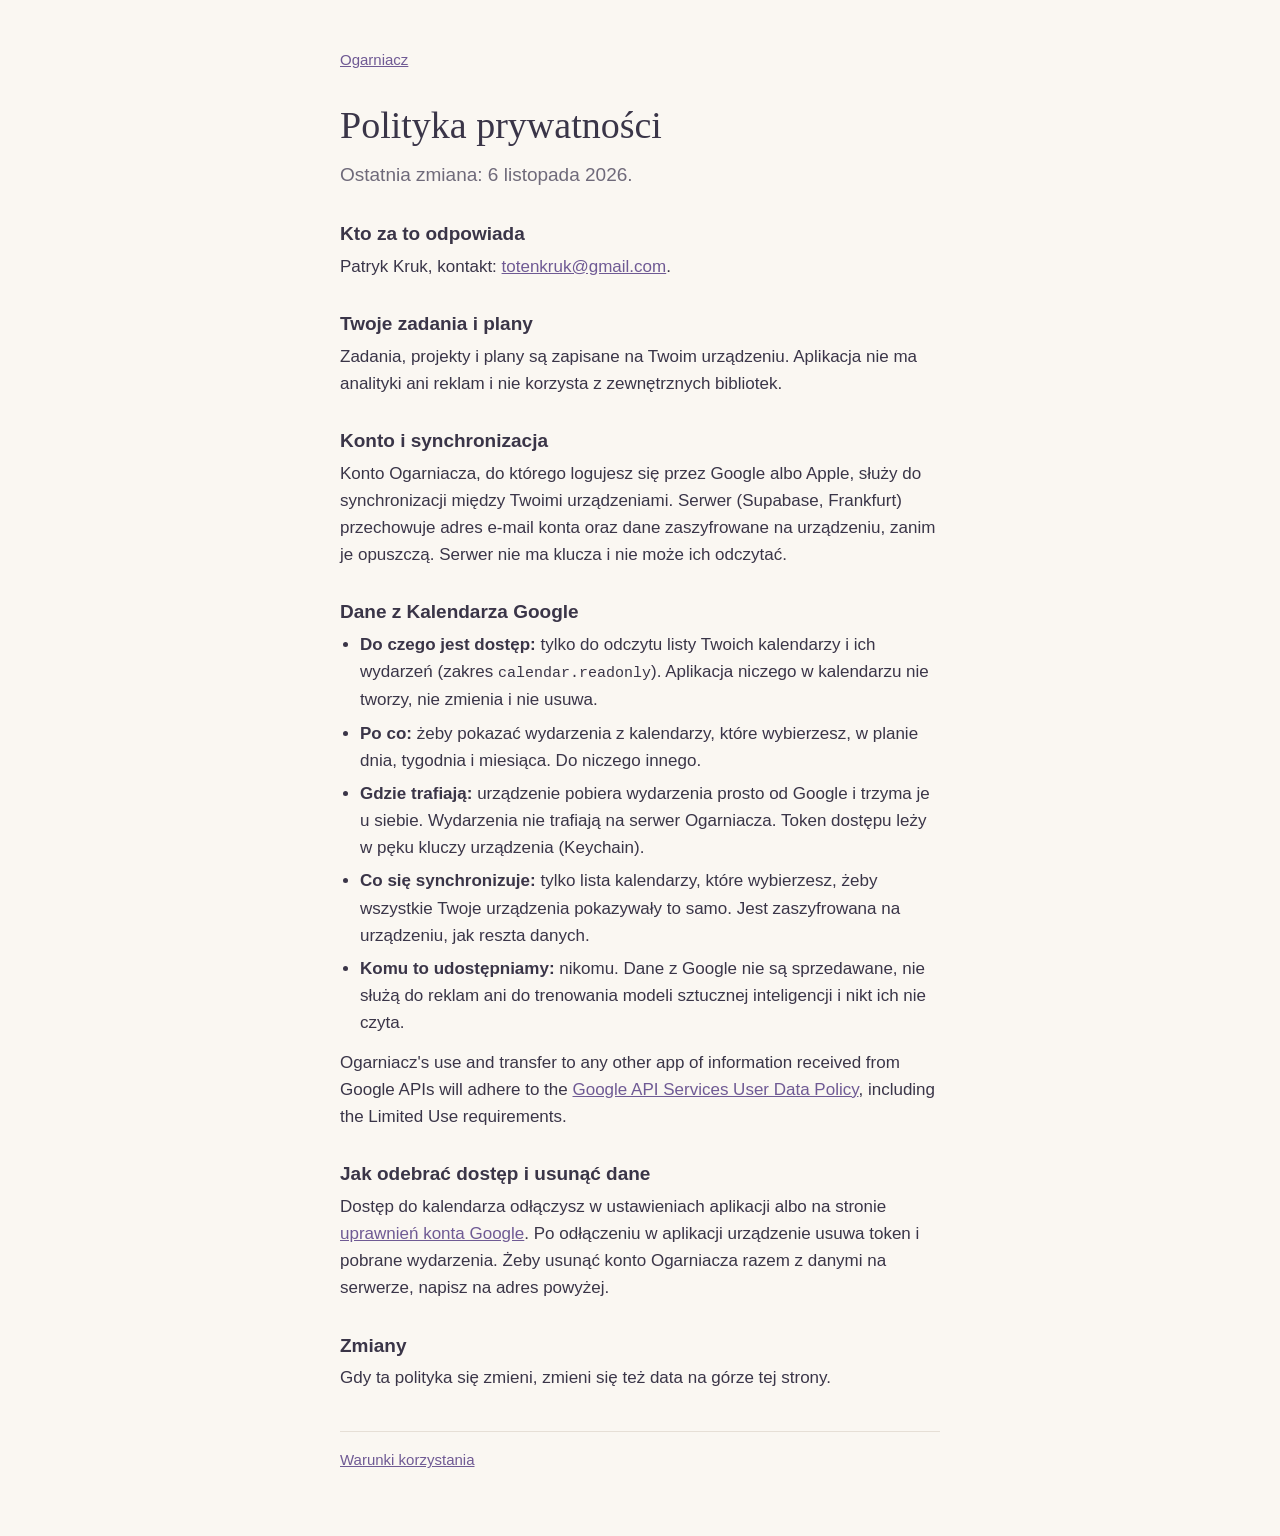
==== prywatnosc.html @ 7d51a9c0 "Ogarniacz: home page, privacy policy and terms The public pages Google's consent screen links to. Th" ====
<!doctype html>
<html lang="pl">
<head>
<meta charset="utf-8">
<meta name="viewport" content="width=device-width, initial-scale=1">
<title>Polityka prywatności: Ogarniacz</title>
<link rel="stylesheet" href="style.css">
</head>
<body>
<main>
<nav><a href="index.html">Ogarniacz</a></nav>
<h1>Polityka prywatności</h1>
<p class="lead">Ostatnia zmiana: 6 listopada 2026.</p>

<h2>Kto za to odpowiada</h2>
<p>Patryk Kruk, kontakt: <a href="mailto:totenkruk@gmail.com">totenkruk@gmail.com</a>.</p>

<h2>Twoje zadania i plany</h2>
<p>Zadania, projekty i plany są zapisane na Twoim urządzeniu. Aplikacja nie ma analityki ani reklam i nie korzysta z zewnętrznych bibliotek.</p>

<h2>Konto i synchronizacja</h2>
<p>Konto Ogarniacza, do którego logujesz się przez Google albo Apple, służy do synchronizacji między Twoimi urządzeniami. Serwer (Supabase, Frankfurt) przechowuje adres e-mail konta oraz dane zaszyfrowane na urządzeniu, zanim je opuszczą. Serwer nie ma klucza i nie może ich odczytać.</p>

<h2>Dane z Kalendarza Google</h2>
<ul>
<li><strong>Do czego jest dostęp:</strong> tylko do odczytu listy Twoich kalendarzy i ich wydarzeń (zakres <code>calendar.readonly</code>). Aplikacja niczego w kalendarzu nie tworzy, nie zmienia i nie usuwa.</li>
<li><strong>Po co:</strong> żeby pokazać wydarzenia z kalendarzy, które wybierzesz, w planie dnia, tygodnia i miesiąca. Do niczego innego.</li>
<li><strong>Gdzie trafiają:</strong> urządzenie pobiera wydarzenia prosto od Google i trzyma je u siebie. Wydarzenia nie trafiają na serwer Ogarniacza. Token dostępu leży w pęku kluczy urządzenia (Keychain).</li>
<li><strong>Co się synchronizuje:</strong> tylko lista kalendarzy, które wybierzesz, żeby wszystkie Twoje urządzenia pokazywały to samo. Jest zaszyfrowana na urządzeniu, jak reszta danych.</li>
<li><strong>Komu to udostępniamy:</strong> nikomu. Dane z Google nie są sprzedawane, nie służą do reklam ani do trenowania modeli sztucznej inteligencji i nikt ich nie czyta.</li>
</ul>
<p lang="en">Ogarniacz's use and transfer to any other app of information received from Google APIs will adhere to the <a href="https://developers.google.com/terms/api-services-user-data-policy">Google API Services User Data Policy</a>, including the Limited Use requirements.</p>

<h2>Jak odebrać dostęp i usunąć dane</h2>
<p>Dostęp do kalendarza odłączysz w ustawieniach aplikacji albo na stronie <a href="https://myaccount.google.com/permissions">uprawnień konta Google</a>. Po odłączeniu w aplikacji urządzenie usuwa token i pobrane wydarzenia. Żeby usunąć konto Ogarniacza razem z danymi na serwerze, napisz na adres powyżej.</p>

<h2>Zmiany</h2>
<p>Gdy ta polityka się zmieni, zmieni się też data na górze tej strony.</p>
<footer><a href="warunki.html">Warunki korzystania</a></footer>
</main>
</body>
</html>
---- style.css ----
:root { color-scheme: light dark; --bg: #faf7f2; --ink: #3a3548; --soft: #6f6a7a; --line: #e6dfd6; --accent: #6f5a94; }
@media (prefers-color-scheme: dark) { :root { --bg: #1f1d26; --ink: #ece8f2; --soft: #a9a3b5; --line: #3a3646; --accent: #bda8e0; } }
* { box-sizing: border-box; }
body { margin: 0; background: var(--bg); color: var(--ink); font: 17px/1.6 -apple-system, BlinkMacSystemFont, "Segoe UI", Roboto, sans-serif; }
main { max-width: 640px; margin: 0 auto; padding: 48px 20px 64px; }
h1 { font: 400 38px/1.15 Georgia, "Times New Roman", serif; margin: 0 0 12px; }
h2 { font-size: 19px; line-height: 1.3; margin: 32px 0 6px; }
p, ul { margin: 0 0 12px; }
ul { padding-left: 20px; }
li { margin-bottom: 6px; }
a { color: var(--accent); }
.lead { font-size: 19px; color: var(--soft); }
nav, footer { color: var(--soft); font-size: 15px; }
nav { margin-bottom: 32px; }
footer { margin-top: 40px; padding-top: 16px; border-top: 1px solid var(--line); }
code { font-size: 15px; }
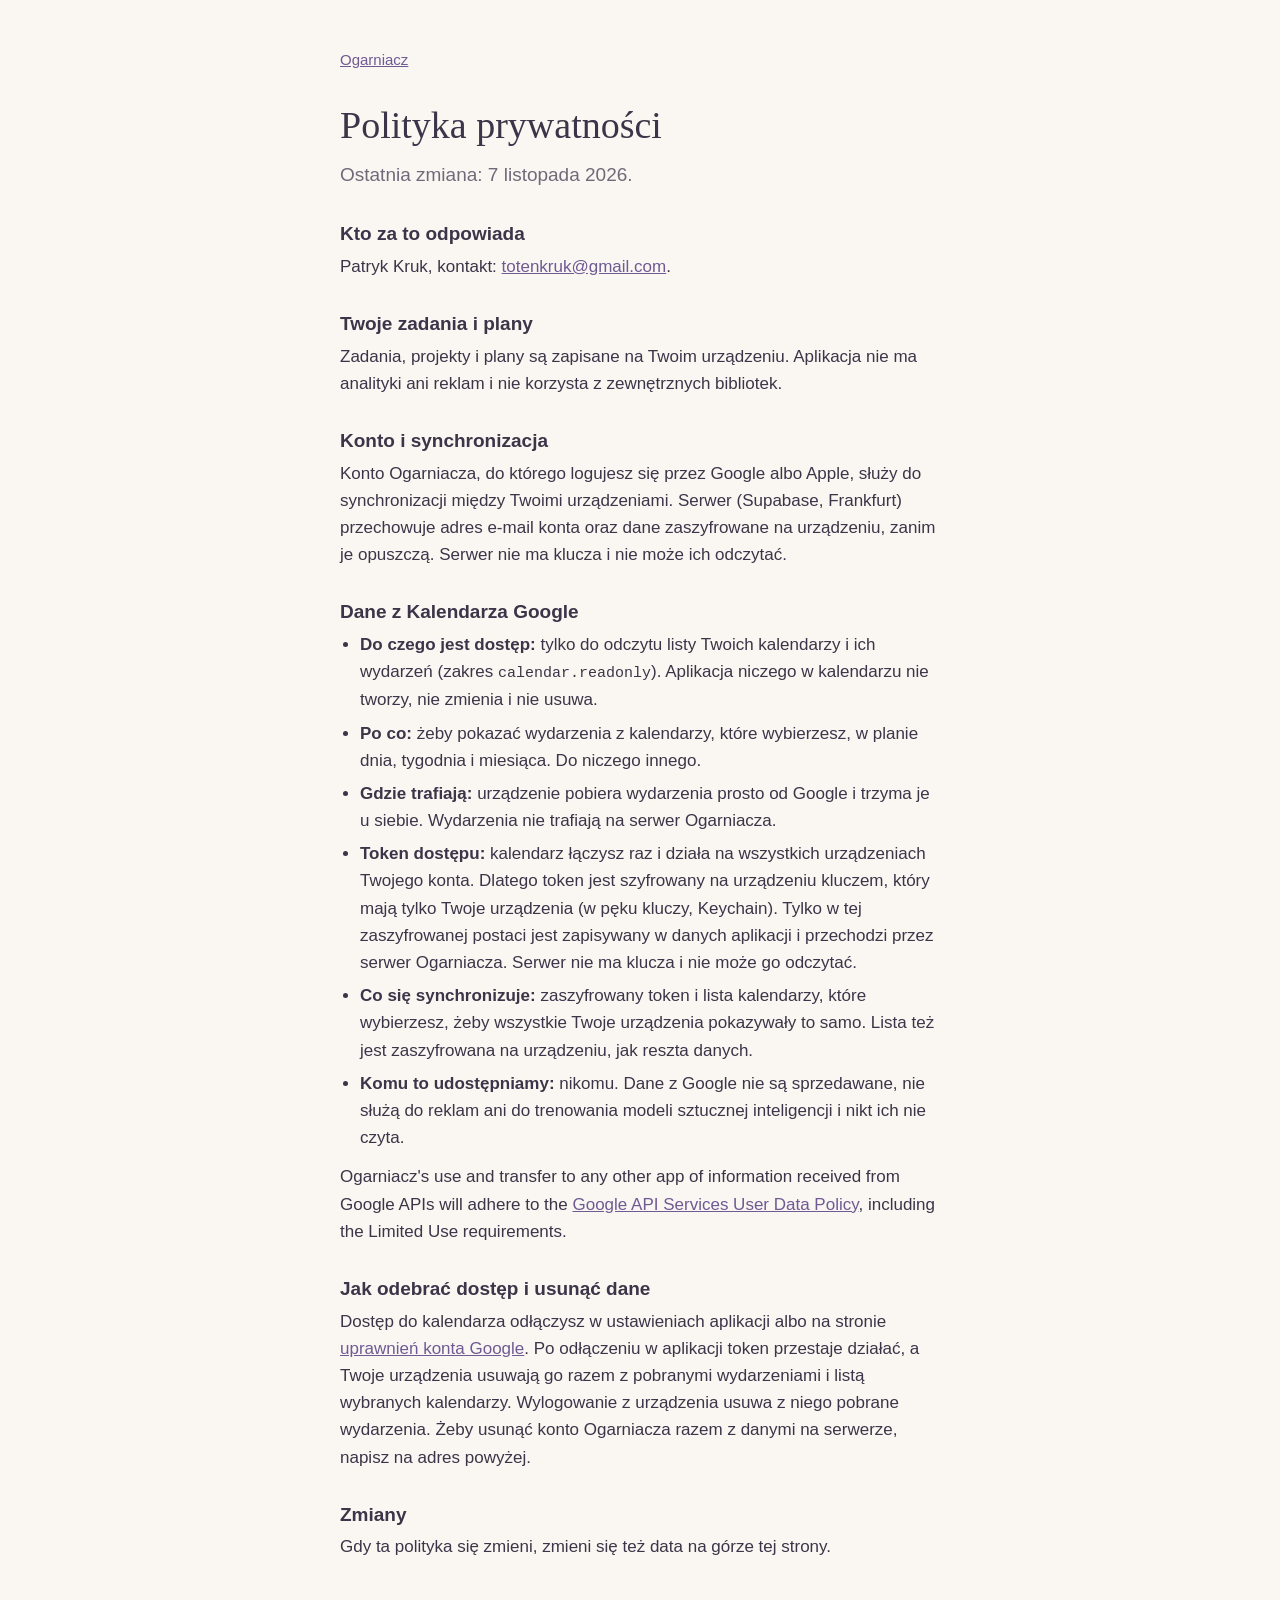
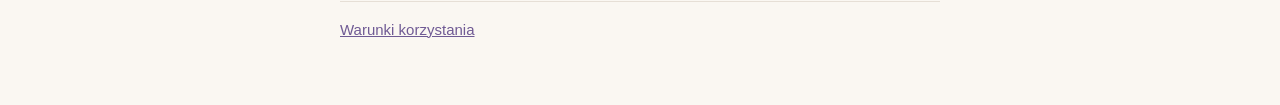
==== commit bc4aa2d1: "Privacy policy: the Google token follows the account, sealed One connection for the whole account: t" ====
--- a/prywatnosc.html
+++ b/prywatnosc.html
@@ -10,7 +10,7 @@
 <main>
 <nav><a href="index.html">Ogarniacz</a></nav>
 <h1>Polityka prywatności</h1>
-<p class="lead">Ostatnia zmiana: 6 listopada 2026.</p>
+<p class="lead">Ostatnia zmiana: 7 listopada 2026.</p>
 
 <h2>Kto za to odpowiada</h2>
 <p>Patryk Kruk, kontakt: <a href="mailto:totenkruk@gmail.com">totenkruk@gmail.com</a>.</p>
@@ -25,14 +25,15 @@
 <ul>
 <li><strong>Do czego jest dostęp:</strong> tylko do odczytu listy Twoich kalendarzy i ich wydarzeń (zakres <code>calendar.readonly</code>). Aplikacja niczego w kalendarzu nie tworzy, nie zmienia i nie usuwa.</li>
 <li><strong>Po co:</strong> żeby pokazać wydarzenia z kalendarzy, które wybierzesz, w planie dnia, tygodnia i miesiąca. Do niczego innego.</li>
-<li><strong>Gdzie trafiają:</strong> urządzenie pobiera wydarzenia prosto od Google i trzyma je u siebie. Wydarzenia nie trafiają na serwer Ogarniacza. Token dostępu leży w pęku kluczy urządzenia (Keychain).</li>
-<li><strong>Co się synchronizuje:</strong> tylko lista kalendarzy, które wybierzesz, żeby wszystkie Twoje urządzenia pokazywały to samo. Jest zaszyfrowana na urządzeniu, jak reszta danych.</li>
+<li><strong>Gdzie trafiają:</strong> urządzenie pobiera wydarzenia prosto od Google i trzyma je u siebie. Wydarzenia nie trafiają na serwer Ogarniacza.</li>
+<li><strong>Token dostępu:</strong> kalendarz łączysz raz i działa na wszystkich urządzeniach Twojego konta. Dlatego token jest szyfrowany na urządzeniu kluczem, który mają tylko Twoje urządzenia (w pęku kluczy, Keychain). Tylko w tej zaszyfrowanej postaci jest zapisywany w danych aplikacji i przechodzi przez serwer Ogarniacza. Serwer nie ma klucza i nie może go odczytać.</li>
+<li><strong>Co się synchronizuje:</strong> zaszyfrowany token i lista kalendarzy, które wybierzesz, żeby wszystkie Twoje urządzenia pokazywały to samo. Lista też jest zaszyfrowana na urządzeniu, jak reszta danych.</li>
 <li><strong>Komu to udostępniamy:</strong> nikomu. Dane z Google nie są sprzedawane, nie służą do reklam ani do trenowania modeli sztucznej inteligencji i nikt ich nie czyta.</li>
 </ul>
 <p lang="en">Ogarniacz's use and transfer to any other app of information received from Google APIs will adhere to the <a href="https://developers.google.com/terms/api-services-user-data-policy">Google API Services User Data Policy</a>, including the Limited Use requirements.</p>
 
 <h2>Jak odebrać dostęp i usunąć dane</h2>
-<p>Dostęp do kalendarza odłączysz w ustawieniach aplikacji albo na stronie <a href="https://myaccount.google.com/permissions">uprawnień konta Google</a>. Po odłączeniu w aplikacji urządzenie usuwa token i pobrane wydarzenia. Żeby usunąć konto Ogarniacza razem z danymi na serwerze, napisz na adres powyżej.</p>
+<p>Dostęp do kalendarza odłączysz w ustawieniach aplikacji albo na stronie <a href="https://myaccount.google.com/permissions">uprawnień konta Google</a>. Po odłączeniu w aplikacji token przestaje działać, a Twoje urządzenia usuwają go razem z pobranymi wydarzeniami i listą wybranych kalendarzy. Wylogowanie z urządzenia usuwa z niego pobrane wydarzenia. Żeby usunąć konto Ogarniacza razem z danymi na serwerze, napisz na adres powyżej.</p>
 
 <h2>Zmiany</h2>
 <p>Gdy ta polityka się zmieni, zmieni się też data na górze tej strony.</p>
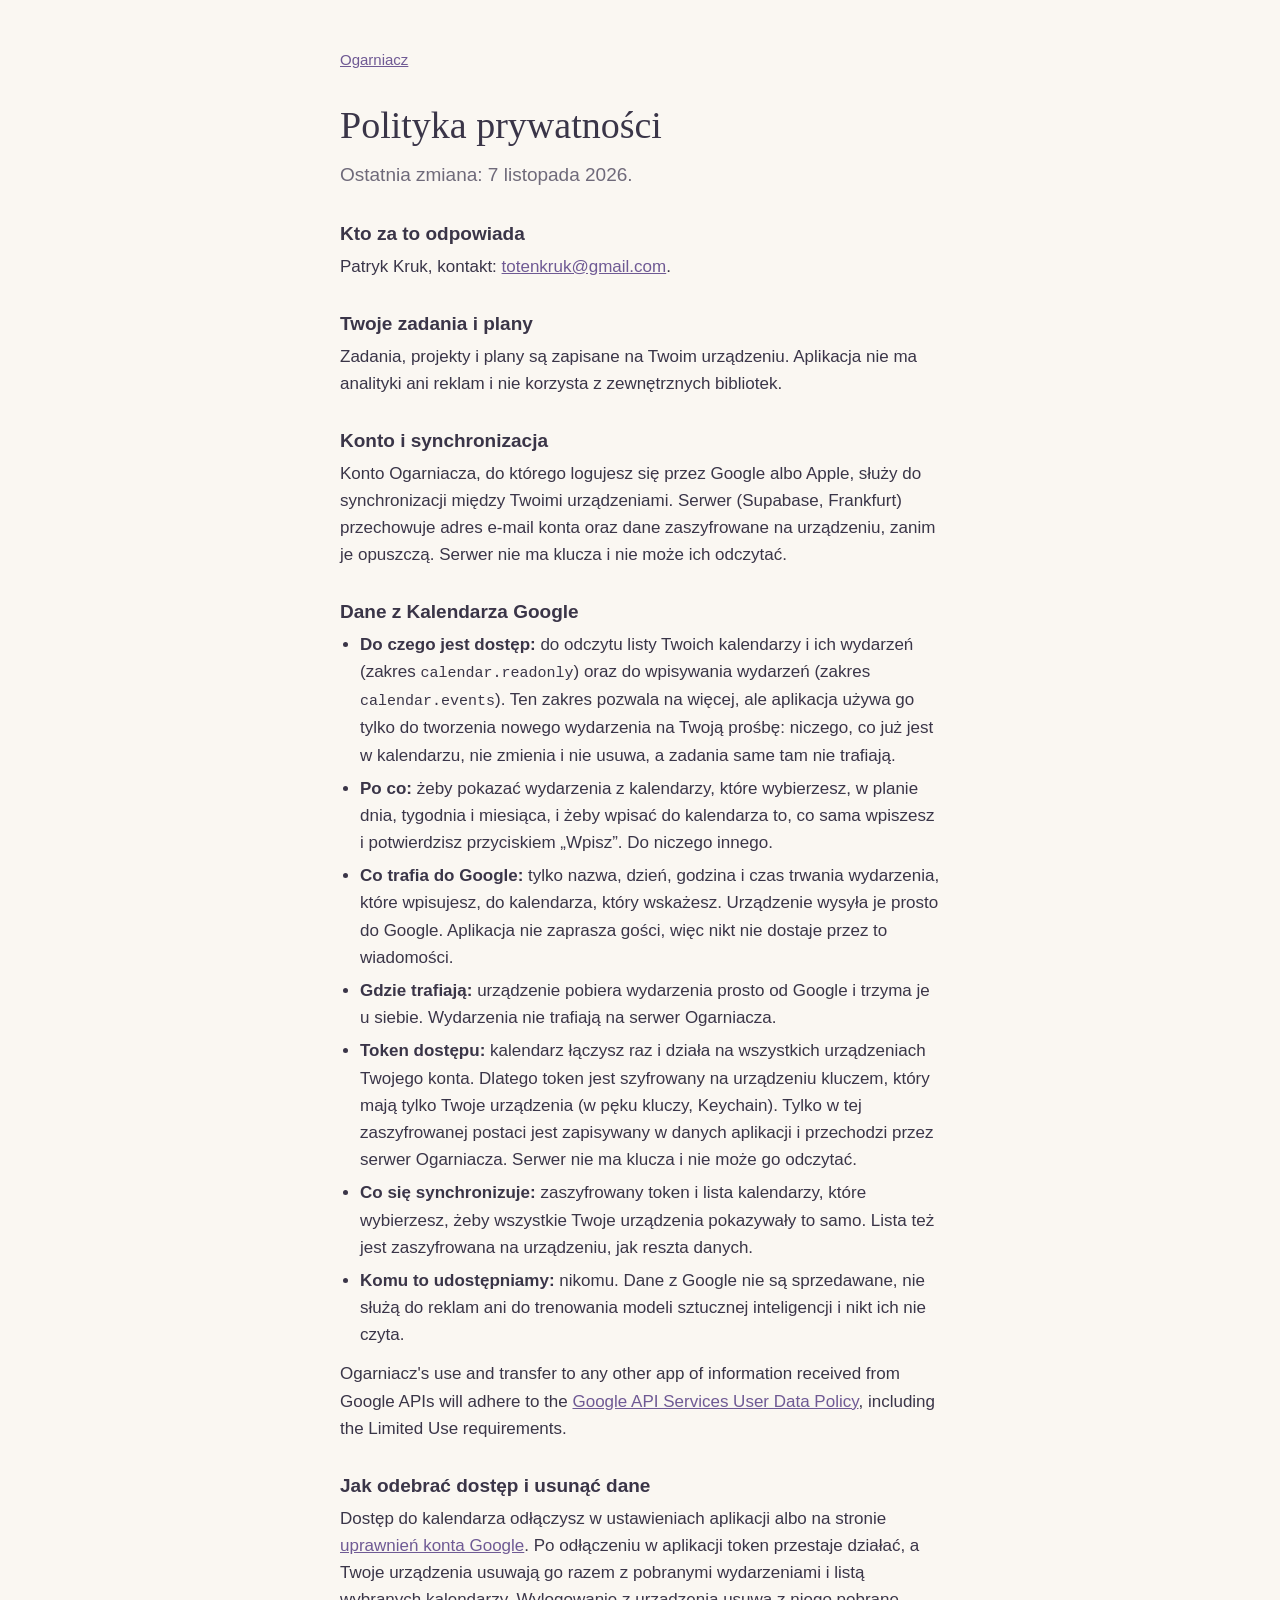
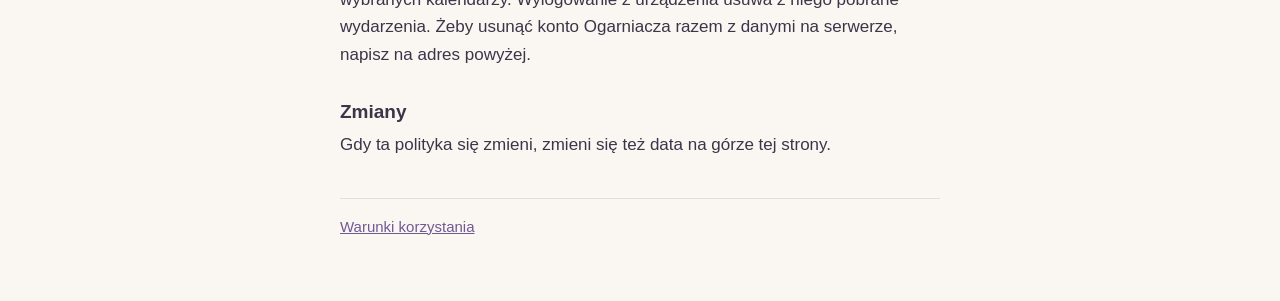
==== commit d53f8acb: "Calendar: it also writes a new event when she asks The pages said read only. The app now reads the c" ====
--- a/prywatnosc.html
+++ b/prywatnosc.html
@@ -23,8 +23,9 @@
 
 <h2>Dane z Kalendarza Google</h2>
 <ul>
-<li><strong>Do czego jest dostęp:</strong> tylko do odczytu listy Twoich kalendarzy i ich wydarzeń (zakres <code>calendar.readonly</code>). Aplikacja niczego w kalendarzu nie tworzy, nie zmienia i nie usuwa.</li>
-<li><strong>Po co:</strong> żeby pokazać wydarzenia z kalendarzy, które wybierzesz, w planie dnia, tygodnia i miesiąca. Do niczego innego.</li>
+<li><strong>Do czego jest dostęp:</strong> do odczytu listy Twoich kalendarzy i ich wydarzeń (zakres <code>calendar.readonly</code>) oraz do wpisywania wydarzeń (zakres <code>calendar.events</code>). Ten zakres pozwala na więcej, ale aplikacja używa go tylko do tworzenia nowego wydarzenia na Twoją prośbę: niczego, co już jest w kalendarzu, nie zmienia i nie usuwa, a zadania same tam nie trafiają.</li>
+<li><strong>Po co:</strong> żeby pokazać wydarzenia z kalendarzy, które wybierzesz, w planie dnia, tygodnia i miesiąca, i żeby wpisać do kalendarza to, co sama wpiszesz i potwierdzisz przyciskiem „Wpisz”. Do niczego innego.</li>
+<li><strong>Co trafia do Google:</strong> tylko nazwa, dzień, godzina i czas trwania wydarzenia, które wpisujesz, do kalendarza, który wskażesz. Urządzenie wysyła je prosto do Google. Aplikacja nie zaprasza gości, więc nikt nie dostaje przez to wiadomości.</li>
 <li><strong>Gdzie trafiają:</strong> urządzenie pobiera wydarzenia prosto od Google i trzyma je u siebie. Wydarzenia nie trafiają na serwer Ogarniacza.</li>
 <li><strong>Token dostępu:</strong> kalendarz łączysz raz i działa na wszystkich urządzeniach Twojego konta. Dlatego token jest szyfrowany na urządzeniu kluczem, który mają tylko Twoje urządzenia (w pęku kluczy, Keychain). Tylko w tej zaszyfrowanej postaci jest zapisywany w danych aplikacji i przechodzi przez serwer Ogarniacza. Serwer nie ma klucza i nie może go odczytać.</li>
 <li><strong>Co się synchronizuje:</strong> zaszyfrowany token i lista kalendarzy, które wybierzesz, żeby wszystkie Twoje urządzenia pokazywały to samo. Lista też jest zaszyfrowana na urządzeniu, jak reszta danych.</li>
